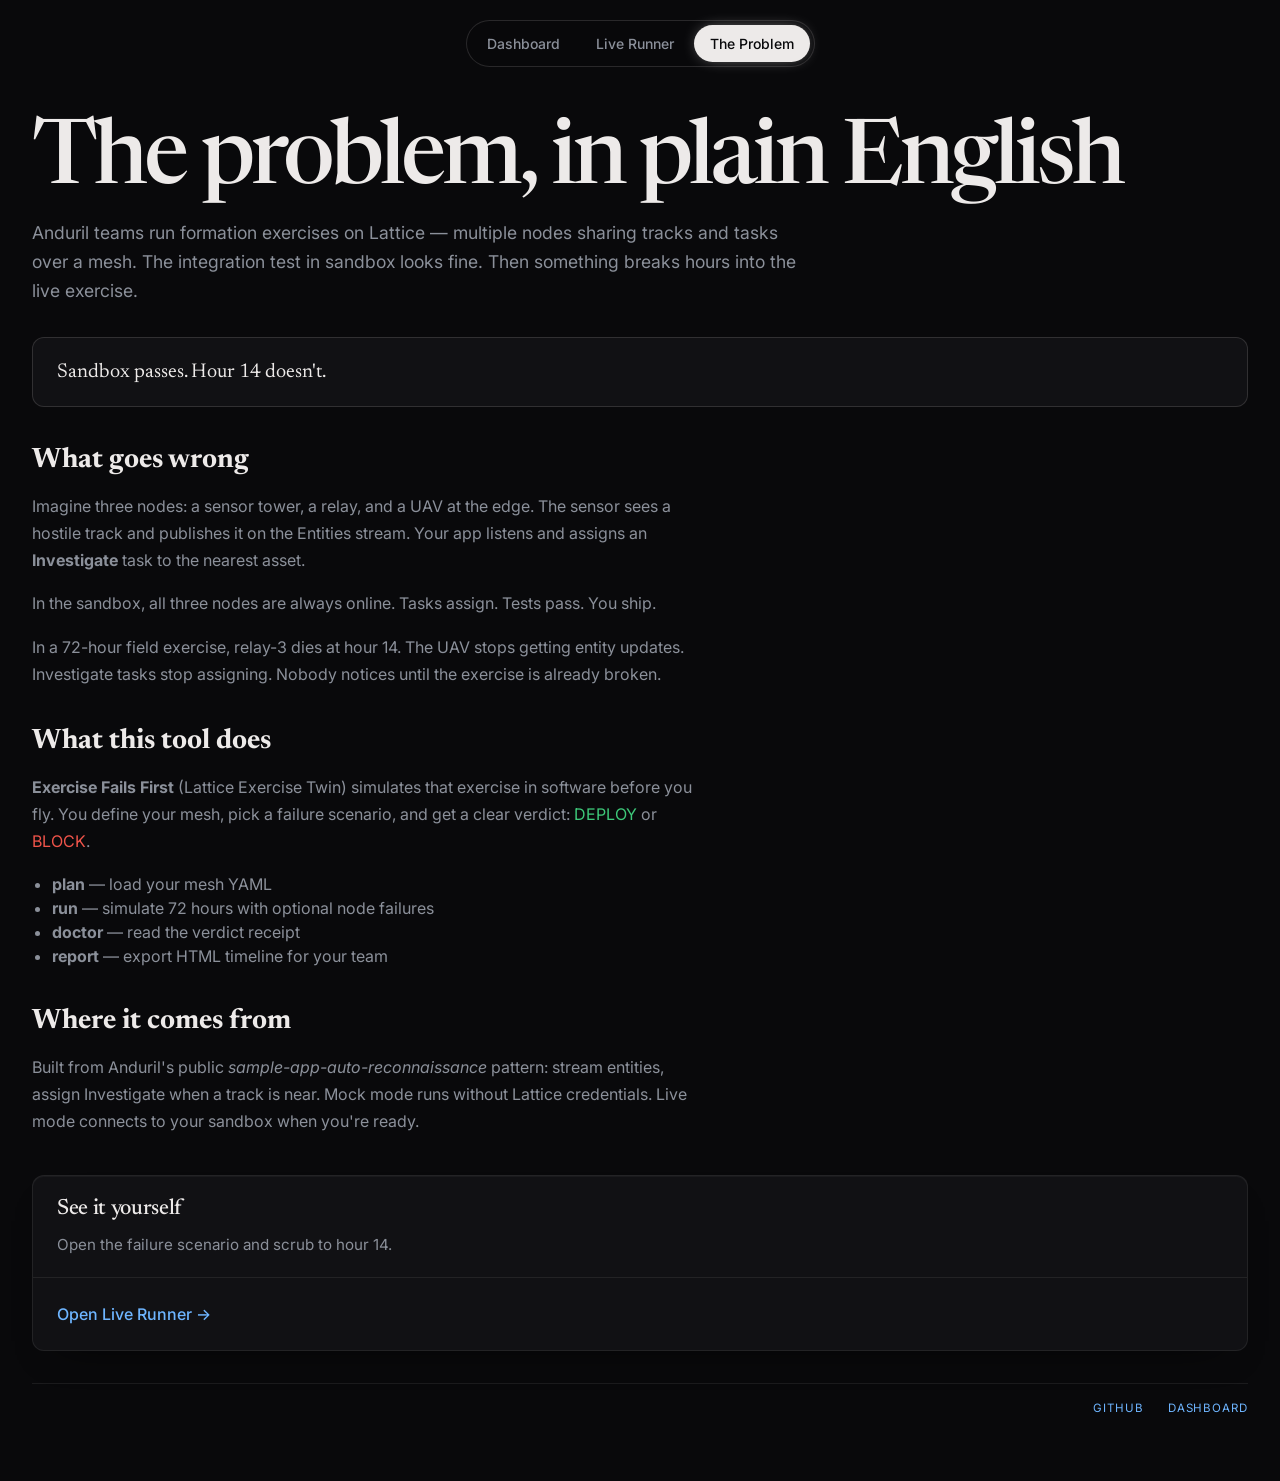
==== site/vision.html @ e786f50f "Rebuild product site: dashboard, live runners, vision page. Match trust-me-bro polish with plain-Eng" ====
<!DOCTYPE html>
<html lang="en">
<head>
  <meta charset="utf-8">
  <meta name="viewport" content="width=device-width, initial-scale=1">
  <title>The Problem — Exercise Fails First</title>
  <link rel="stylesheet" href="styles.css">
</head>
<body>
  <div class="deck-root">
    <div class="deck-inner">
      <nav class="top-nav">
        <div class="nav-pill">
          <a href="index.html">Dashboard</a>
          <a href="run/relay-death-t14.html">Live Runner</a>
          <a href="vision.html" class="active">The Problem</a>
        </div>
      </nav>

      <header class="hero">
        <h1>The problem, in plain English</h1>
        <p class="lede" style="margin-top:1rem;">
          Anduril teams run formation exercises on Lattice — multiple nodes sharing tracks and tasks over a mesh.
          The integration test in sandbox looks fine. Then something breaks hours into the live exercise.
        </p>
      </header>

      <div class="callout">
        Sandbox passes. Hour 14 doesn't.
      </div>

      <article class="prose-section">
        <h2>What goes wrong</h2>
        <p>
          Imagine three nodes: a sensor tower, a relay, and a UAV at the edge. The sensor sees a hostile track
          and publishes it on the Entities stream. Your app listens and assigns an <strong>Investigate</strong> task
          to the nearest asset.
        </p>
        <p>
          In the sandbox, all three nodes are always online. Tasks assign. Tests pass. You ship.
        </p>
        <p>
          In a 72-hour field exercise, relay-3 dies at hour 14. The UAV stops getting entity updates.
          Investigate tasks stop assigning. Nobody notices until the exercise is already broken.
        </p>

        <h2>What this tool does</h2>
        <p>
          <strong>Exercise Fails First</strong> (Lattice Exercise Twin) simulates that exercise in software before you fly.
          You define your mesh, pick a failure scenario, and get a clear verdict: <span style="color:var(--ok)">DEPLOY</span> or <span style="color:var(--danger)">BLOCK</span>.
        </p>
        <ul>
          <li><strong>plan</strong> — load your mesh YAML</li>
          <li><strong>run</strong> — simulate 72 hours with optional node failures</li>
          <li><strong>doctor</strong> — read the verdict receipt</li>
          <li><strong>report</strong> — export HTML timeline for your team</li>
        </ul>

        <h2>Where it comes from</h2>
        <p>
          Built from Anduril's public <em>sample-app-auto-reconnaissance</em> pattern: stream entities, assign Investigate when a track is near.
          Mock mode runs without Lattice credentials. Live mode connects to your sandbox when you're ready.
        </p>
      </article>

      <div class="panel-grid" style="margin-top:2.5rem;">
        <section class="panel">
          <header class="panel-head">
            <div>
              <h2>See it yourself</h2>
              <p>Open the failure scenario and scrub to hour 14.</p>
            </div>
          </header>
          <div class="panel-body">
            <a href="run/relay-death-t14.html" class="scenario-open" style="font-size:1rem;">Open Live Runner →</a>
          </div>
        </section>
      </div>

      <footer class="site-foot">
        <a href="https://github.com/Abhishek21g/lattice-exercise-twin">GitHub</a>
        <a href="index.html">Dashboard</a>
      </footer>
    </div>
  </div>
</body>
</html>
---- site/styles.css ----
/* Lattice Exercise Twin — design system (trust-me-bro bar) */
@import url('https://fonts.googleapis.com/css2?family=Inter:wght@400;500;600&family=Newsreader:opsz,wght@6..72,400;6..72,500;6..72,600&family=IBM+Plex+Mono:wght@400;500&display=swap');

:root {
  --background: #09090b;
  --foreground: #edeae9;
  --muted: #8b909a;
  --muted-strong: #b4b8c0;
  --panel: #111114;
  --surface: #16161a;
  --surface-2: #1c1c22;
  --border: rgba(237, 234, 233, 0.08);
  --border-strong: rgba(237, 234, 233, 0.14);
  --accent: #6eb5ff;
  --accent-soft: rgba(110, 181, 255, 0.14);
  --danger: #f0544a;
  --danger-soft: rgba(240, 84, 74, 0.12);
  --ok: #3ec97a;
  --ok-soft: rgba(62, 201, 122, 0.12);
  --warn: #f5b81e;
  --serif: "Newsreader", Georgia, serif;
  --sans: "Inter", system-ui, sans-serif;
  --mono: "IBM Plex Mono", ui-monospace, monospace;
  --shadow-panel: 0 1px 0 rgba(237, 238, 233, 0.04) inset, 0 18px 40px -28px rgba(0, 0, 0, 0.9);
}

* { box-sizing: border-box; }
html { scroll-behavior: smooth; }
body {
  margin: 0;
  background: var(--background);
  color: var(--foreground);
  font-family: var(--sans);
  line-height: 1.5;
  -webkit-font-smoothing: antialiased;
}
a { color: inherit; text-decoration: none; }

.deck-root { min-height: 100vh; }
.deck-inner { max-width: 1500px; margin: 0 auto; padding: 0 1.25rem 4rem; }
@media (min-width: 640px) { .deck-inner { padding: 0 2rem 4rem; } }

.top-nav {
  display: flex; justify-content: center; padding-top: 1.25rem; position: relative; z-index: 30;
}
.nav-pill {
  display: inline-flex; align-items: center; gap: 0.25rem;
  padding: 0.25rem; border-radius: 999px;
  border: 1px solid var(--border-strong);
  background: rgba(9, 9, 11, 0.85);
  backdrop-filter: blur(12px);
  box-shadow: 0 18px 45px -28px rgba(0, 0, 0, 0.85);
}
.nav-pill a {
  padding: 0.5rem 1rem; border-radius: 999px; font-size: 0.875rem; font-weight: 500;
  color: var(--muted); transition: background 0.15s, color 0.15s;
}
.nav-pill a:hover { background: var(--surface-2); color: var(--foreground); }
.nav-pill a.active {
  background: var(--foreground); color: var(--background);
  box-shadow: 0 0 18px -8px var(--foreground);
}

.hero { padding-top: 2.5rem; }
@media (min-width: 1024px) { .hero { padding-top: 3.5rem; } }
.hero-grid {
  display: flex; flex-direction: column; gap: 1.5rem;
}
@media (min-width: 1280px) {
  .hero-grid { flex-direction: row; align-items: flex-end; justify-content: space-between; }
}
.hero h1 {
  font-family: var(--serif); font-weight: 500; font-size: clamp(3.2rem, 8vw, 5.6rem);
  line-height: 0.88; letter-spacing: -0.045em; margin: 0;
}
.hero .tagline {
  font-family: var(--serif); font-size: clamp(1.4rem, 3vw, 2.05rem);
  line-height: 1.08; letter-spacing: -0.02em; margin: 1rem 0 0; color: rgba(237, 234, 233, 0.9);
}
.hero .lede {
  margin: 1.25rem 0 0; max-width: 48rem; font-size: 1.02rem; line-height: 1.65; color: var(--muted);
}
@media (min-width: 640px) { .hero .lede { font-size: 1.1rem; } }

.stats-panel {
  display: grid; grid-template-columns: repeat(2, 1fr); gap: 1.5rem 3rem;
  padding: 1.5rem 1.75rem; border-radius: 1.5rem;
  border: 1px solid var(--border); background: var(--panel);
  width: 100%; max-width: 360px; flex-shrink: 0;
}
.stats-panel dt {
  font-size: 0.76rem; font-weight: 500; text-transform: uppercase;
  letter-spacing: 0.08em; color: var(--muted);
}
.stats-panel dd {
  font-family: var(--serif); font-size: 2.15rem; font-weight: 500;
  line-height: 1; margin: 0.5rem 0 0; font-variant-numeric: tabular-nums;
}

.toolbar {
  position: sticky; top: 0; z-index: 20;
  margin: 2.25rem -1.25rem 0; padding: 1rem 1.25rem;
  border-top: 1px solid var(--border); border-bottom: 1px solid var(--border);
  background: rgba(9, 9, 11, 0.9); backdrop-filter: blur(10px);
  display: flex; flex-wrap: wrap; align-items: center; justify-content: space-between; gap: 1rem;
}
@media (min-width: 640px) { .toolbar { margin-left: -2rem; margin-right: -2rem; padding-left: 2rem; padding-right: 2rem; } }
.toolbar-label { font-size: 0.78rem; font-weight: 500; color: var(--muted-strong); text-transform: uppercase; letter-spacing: 0.06em; }
.mode-tabs {
  display: inline-flex; gap: 2px; padding: 2px; border-radius: 0.5rem;
  border: 1px solid var(--border); background: var(--surface);
}
.mode-tabs button {
  border: none; background: transparent; cursor: pointer;
  padding: 0.35rem 0.65rem; border-radius: 0.375rem;
  font-size: 0.78rem; font-weight: 500; color: var(--muted);
  font-family: var(--sans); transition: all 0.15s;
}
.mode-tabs button.active {
  background: var(--accent-soft); color: var(--accent);
  box-shadow: 0 0 0 1px var(--accent-soft);
}
.toolbar-hint { font-size: 0.95rem; color: var(--muted); max-width: 36rem; display: none; }
@media (min-width: 1024px) { .toolbar-hint { display: block; } }
.badge-live {
  font-size: 0.68rem; text-transform: uppercase; letter-spacing: 0.08em;
  padding: 0.25rem 0.65rem; border-radius: 999px;
  border: 1px solid var(--border); background: var(--surface-2); color: var(--muted);
}

.panel-grid { display: grid; gap: 1.5rem; margin-top: 1.75rem; }
.panel-grid-2 { grid-template-columns: 1fr; }
@media (min-width: 1280px) { .panel-grid-2 { grid-template-columns: 1fr 1fr; } }
.panel-grid-3 { grid-template-columns: 1fr; }
@media (min-width: 1280px) { .panel-grid-3 { grid-template-columns: 2fr 1fr; } }

.panel {
  display: flex; flex-direction: column; overflow: hidden;
  border-radius: 0.75rem; border: 1px solid var(--border);
  background: var(--panel); box-shadow: var(--shadow-panel);
}
.panel-head {
  padding: 1.25rem 1.5rem; border-bottom: 1px solid var(--border);
  display: flex; flex-wrap: wrap; gap: 1rem; justify-content: space-between; align-items: flex-start;
}
.panel-head h2 {
  font-family: var(--serif); font-size: 1.38rem; font-weight: 500;
  letter-spacing: -0.015em; margin: 0; line-height: 1.25;
}
.panel-head p { margin: 0.5rem 0 0; font-size: 0.95rem; line-height: 1.65; color: var(--muted); max-width: 42ch; }
.panel-body { padding: 1.5rem; flex: 1; }
.panel-foot {
  padding: 0.75rem 1.5rem; border-top: 1px solid var(--border);
  font-size: 0.82rem; color: var(--muted);
  display: flex; flex-wrap: wrap; justify-content: space-between; gap: 0.5rem; align-items: center;
}
.gradient-bar {
  height: 8px; width: 6rem; border-radius: 999px;
  background: linear-gradient(90deg, var(--ok), var(--warn), var(--danger));
  box-shadow: 0 0 10px -2px rgba(240, 84, 74, 0.4);
}

.chart-wrap { min-height: 260px; position: relative; }
canvas.chart { width: 100%; height: 260px; display: block; }

.mesh-mini { display: flex; align-items: center; justify-content: center; min-height: 220px; }
.mesh-mini svg { max-width: 100%; height: auto; }

.scenario-list { border: 1px solid var(--border); border-radius: 0.75rem; overflow: hidden; }
.scenario-row {
  display: grid; gap: 0.25rem 1rem; padding: 0.65rem 1rem;
  border-bottom: 1px solid var(--border); background: var(--surface);
  transition: background 0.15s;
}
.scenario-row:last-child { border-bottom: none; }
.scenario-row:hover { background: var(--surface-2); }
@media (min-width: 1024px) {
  .scenario-row { grid-template-columns: minmax(220px, 0.8fr) minmax(360px, 1.6fr) auto; align-items: center; }
}
.scenario-row h3 { font-family: var(--serif); font-size: 1rem; font-weight: 500; margin: 0; }
.scenario-meta { font-size: 0.72rem; color: var(--muted); margin-top: 0.15rem; }
.scenario-desc { font-size: 0.8rem; color: var(--muted); line-height: 1.4; margin: 0; }
.scenario-open {
  font-size: 0.82rem; font-weight: 500; color: var(--accent);
  display: inline-flex; align-items: center; gap: 0.25rem;
}

.runner-layout {
  display: grid; gap: 1.5rem; margin-top: 1.5rem;
}
@media (min-width: 1100px) {
  .runner-layout { grid-template-columns: 280px 1fr 300px; }
}
.steps { list-style: none; padding: 0; margin: 0; }
.steps li {
  padding: 0.75rem 0; border-bottom: 1px solid var(--border);
  font-size: 0.88rem; color: var(--muted); cursor: pointer; transition: color 0.15s;
}
.steps li.active { color: var(--foreground); }
.steps li.done { color: var(--ok); }
.steps li.fail { color: var(--danger); }
.steps li strong { display: block; font-size: 0.72rem; text-transform: uppercase; letter-spacing: 0.06em; margin-bottom: 0.25rem; }
.receipt-box {
  padding: 1rem; border-radius: 0.5rem; border: 1px solid var(--border);
  background: var(--surface); font-size: 0.85rem;
}
.receipt-box.block { border-color: rgba(240, 84, 74, 0.35); background: var(--danger-soft); }
.receipt-box.pass { border-color: rgba(62, 201, 122, 0.35); background: var(--ok-soft); }
.verdict-big { font-family: var(--serif); font-size: 2rem; font-weight: 500; }
.verdict-big.block { color: var(--danger); }
.verdict-big.pass { color: var(--ok); }

.prose-section { max-width: 42rem; }
.prose-section h2 { font-family: var(--serif); font-size: 1.75rem; margin: 2rem 0 0.75rem; }
.prose-section p { color: var(--muted); line-height: 1.7; margin: 0 0 1rem; }
.prose-section ul { color: var(--muted); padding-left: 1.25rem; }
.callout {
  margin: 2rem 0; padding: 1.25rem 1.5rem; border-radius: 0.75rem;
  border: 1px solid var(--border-strong); background: var(--panel);
  font-family: var(--serif); font-size: 1.25rem; line-height: 1.4;
}

.site-foot {
  margin-top: 2rem; padding-top: 1rem; border-top: 1px solid var(--border);
  display: flex; justify-content: flex-end; gap: 1.5rem;
  font-size: 0.72rem; text-transform: uppercase; letter-spacing: 0.08em; color: var(--muted);
}
.site-foot a { color: var(--accent); }

.timeline-control { width: 100%; margin: 0.75rem 0; accent-color: var(--accent); }
.time-readout { font-family: var(--mono); font-size: 1.1rem; color: var(--accent); }

.runner-hero { padding-top: 2rem; }
.runner-hero h1 { font-family: var(--serif); font-size: clamp(2rem, 5vw, 3rem); margin: 0; font-weight: 500; }
.runner-hero p { color: var(--muted); margin: 0.75rem 0 0; max-width: 52ch; }

.cli-block {
  font-family: var(--mono); font-size: 0.78rem; padding: 1rem;
  border-radius: 0.5rem; background: var(--surface); border: 1px solid var(--border);
  color: var(--muted-strong); overflow-x: auto; line-height: 1.6;
}
.cli-block .cmd { color: var(--accent); }

.heatmap {
  display: grid;
  grid-template-columns: repeat(24, 1fr);
  gap: 3px;
}
@media (min-width: 640px) { .heatmap { grid-template-columns: repeat(36, 1fr); } }
@media (min-width: 1024px) { .heatmap { grid-template-columns: repeat(72, 1fr); } }
.heatmap button {
  aspect-ratio: 1;
  border: none;
  border-radius: 3px;
  cursor: pointer;
  padding: 0;
  background: var(--ok);
  opacity: 0.85;
  transition: transform 0.1s, opacity 0.15s;
}
.heatmap button:hover { transform: scale(1.15); opacity: 1; z-index: 1; }
.heatmap button.bad { background: var(--danger); opacity: 0.75; }
.heatmap button:focus-visible { outline: 2px solid var(--accent); outline-offset: 2px; }
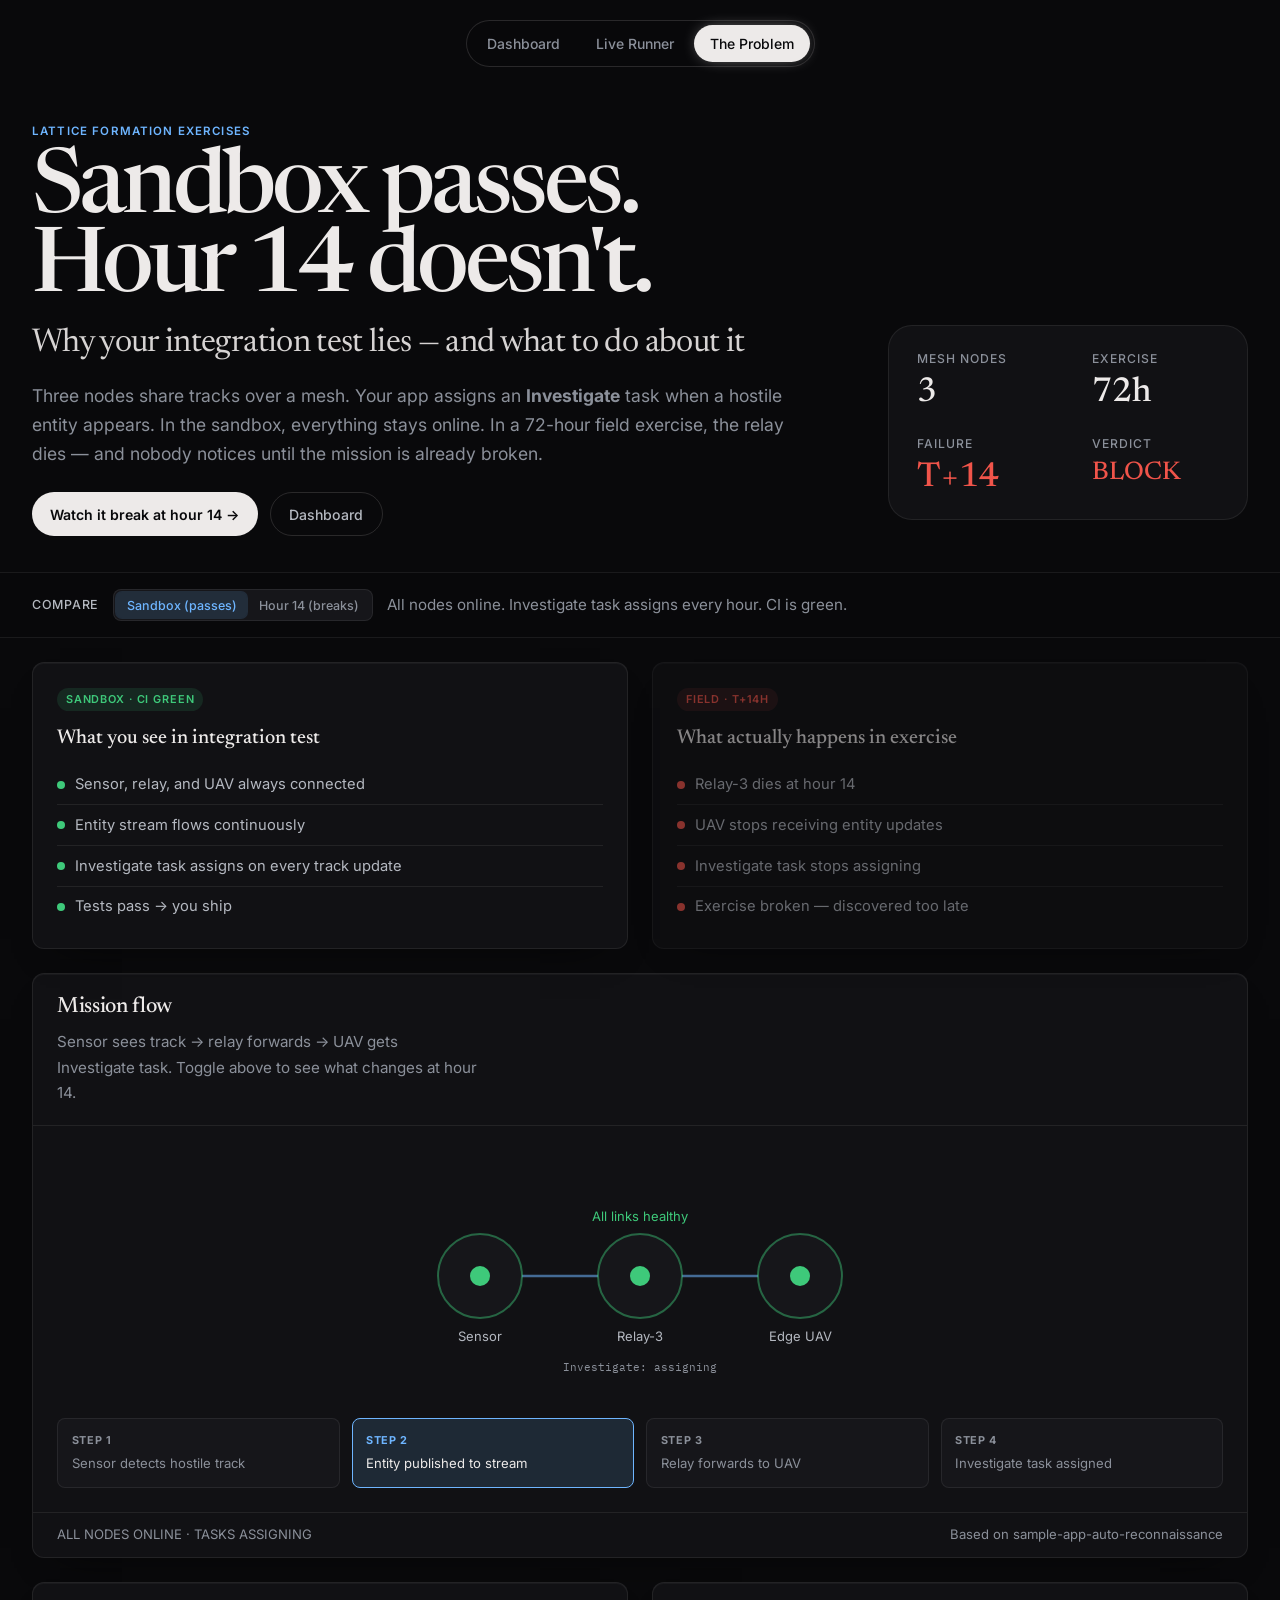
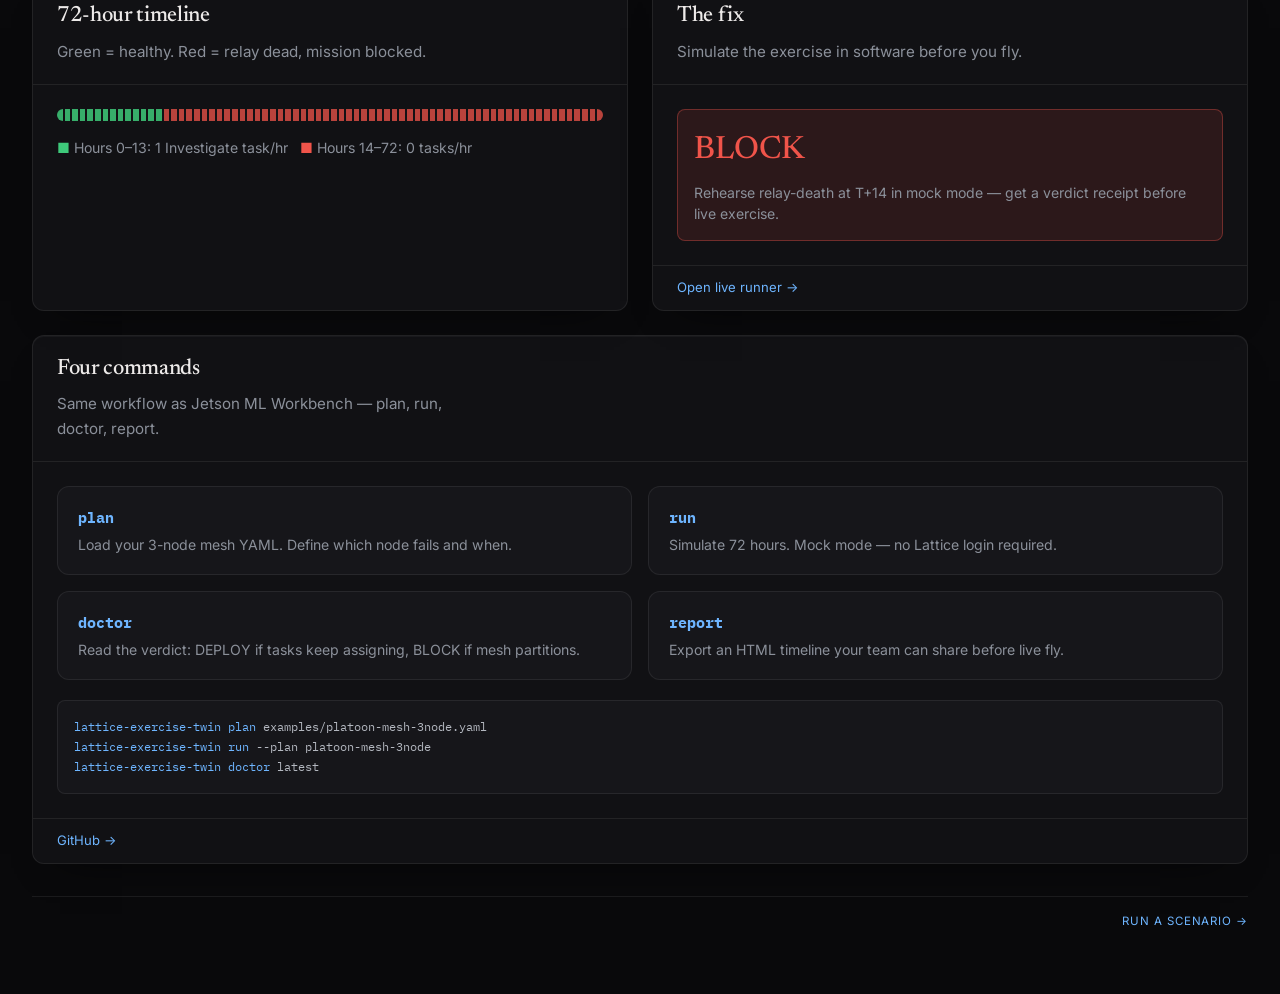
==== commit be590bb3: "Fix broken assets and rebuild problem page UX. Add favicon, font link tags, interactive vision page " ====
--- a/site/vision.html
+++ b/site/vision.html
@@ -3,7 +3,15 @@
 <head>
   <meta charset="utf-8">
   <meta name="viewport" content="width=device-width, initial-scale=1">
+  <meta name="description" content="Why Lattice formation exercises pass in sandbox but break at hour 14 — and how to rehearse failures first.">
+  <meta property="og:title" content="Exercise Fails First — The Problem">
+  <meta property="og:description" content="Sandbox passes. Hour 14 doesn't. Rehearse mesh failures before live fly.">
+  <meta property="og:image" content="https://enaguthi.com/lattice-exercise-twin/site/favicon.svg">
   <title>The Problem — Exercise Fails First</title>
+  <link rel="icon" href="favicon.svg" type="image/svg+xml">
+  <link rel="preconnect" href="https://fonts.googleapis.com">
+  <link rel="preconnect" href="https://fonts.gstatic.com" crossorigin>
+  <link href="https://fonts.googleapis.com/css2?family=Inter:wght@400;500;600&family=Newsreader:opsz,wght@6..72,400;6..72,500;6..72,600&family=IBM+Plex+Mono:wght@400;500&display=swap" rel="stylesheet">
   <link rel="stylesheet" href="styles.css">
 </head>
 <body>
@@ -18,70 +26,165 @@
       </nav>
 
       <header class="hero">
-        <h1>The problem, in plain English</h1>
-        <p class="lede" style="margin-top:1rem;">
-          Anduril teams run formation exercises on Lattice — multiple nodes sharing tracks and tasks over a mesh.
-          The integration test in sandbox looks fine. Then something breaks hours into the live exercise.
-        </p>
+        <div class="hero-grid">
+          <div>
+            <p class="eyebrow">Lattice formation exercises</p>
+            <h1>Sandbox passes.<br>Hour 14 doesn't.</h1>
+            <p class="tagline">Why your integration test lies — and what to do about it</p>
+            <p class="lede">
+              Three nodes share tracks over a mesh. Your app assigns an <strong>Investigate</strong> task when a hostile entity appears.
+              In the sandbox, everything stays online. In a 72-hour field exercise, the relay dies — and nobody notices until the mission is already broken.
+            </p>
+            <div class="hero-actions">
+              <a class="btn-primary" href="run/relay-death-t14.html">Watch it break at hour 14 →</a>
+              <a class="btn-ghost" href="index.html">Dashboard</a>
+            </div>
+          </div>
+          <dl class="stats-panel">
+            <div><dt>Mesh nodes</dt><dd>3</dd></div>
+            <div><dt>Exercise</dt><dd>72h</dd></div>
+            <div><dt>Failure</dt><dd style="color:var(--danger)">T+14</dd></div>
+            <div><dt>Verdict</dt><dd style="color:var(--danger);font-size:1.6rem">BLOCK</dd></div>
+          </dl>
+        </div>
       </header>
 
-      <div class="callout">
-        Sandbox passes. Hour 14 doesn't.
+      <div class="toolbar">
+        <div style="display:flex;flex-wrap:wrap;align-items:center;gap:0.875rem;">
+          <span class="toolbar-label">Compare</span>
+          <div class="mode-tabs" role="tablist" id="compare-tabs">
+            <button type="button" data-view="sandbox" class="active" role="tab">Sandbox (passes)</button>
+            <button type="button" data-view="field" role="tab">Hour 14 (breaks)</button>
+          </div>
+          <span class="toolbar-hint" id="compare-hint">All nodes online. Investigate task assigns every hour. CI is green.</span>
+        </div>
       </div>
 
-      <article class="prose-section">
-        <h2>What goes wrong</h2>
-        <p>
-          Imagine three nodes: a sensor tower, a relay, and a UAV at the edge. The sensor sees a hostile track
-          and publishes it on the Entities stream. Your app listens and assigns an <strong>Investigate</strong> task
-          to the nearest asset.
-        </p>
-        <p>
-          In the sandbox, all three nodes are always online. Tasks assign. Tests pass. You ship.
-        </p>
-        <p>
-          In a 72-hour field exercise, relay-3 dies at hour 14. The UAV stops getting entity updates.
-          Investigate tasks stop assigning. Nobody notices until the exercise is already broken.
-        </p>
+      <div class="panel-grid panel-grid-2" style="margin-top:1.5rem;">
+        <article class="compare-card compare-pass" id="card-sandbox">
+          <span class="compare-label">Sandbox · CI green</span>
+          <h3>What you see in integration test</h3>
+          <ul class="compare-list">
+            <li>Sensor, relay, and UAV always connected</li>
+            <li>Entity stream flows continuously</li>
+            <li>Investigate task assigns on every track update</li>
+            <li>Tests pass → you ship</li>
+          </ul>
+        </article>
+        <article class="compare-card compare-fail" id="card-field">
+          <span class="compare-label">Field · T+14h</span>
+          <h3>What actually happens in exercise</h3>
+          <ul class="compare-list">
+            <li>Relay-3 dies at hour 14</li>
+            <li>UAV stops receiving entity updates</li>
+            <li>Investigate task stops assigning</li>
+            <li>Exercise broken — discovered too late</li>
+          </ul>
+        </article>
+      </div>
 
-        <h2>What this tool does</h2>
-        <p>
-          <strong>Exercise Fails First</strong> (Lattice Exercise Twin) simulates that exercise in software before you fly.
-          You define your mesh, pick a failure scenario, and get a clear verdict: <span style="color:var(--ok)">DEPLOY</span> or <span style="color:var(--danger)">BLOCK</span>.
-        </p>
-        <ul>
-          <li><strong>plan</strong> — load your mesh YAML</li>
-          <li><strong>run</strong> — simulate 72 hours with optional node failures</li>
-          <li><strong>doctor</strong> — read the verdict receipt</li>
-          <li><strong>report</strong> — export HTML timeline for your team</li>
-        </ul>
+      <section class="panel" style="margin-top:1.5rem;">
+        <header class="panel-head">
+          <div>
+            <h2>Mission flow</h2>
+            <p id="flow-caption">Sensor sees track → relay forwards → UAV gets Investigate task. Toggle above to see what changes at hour 14.</p>
+          </div>
+        </header>
+        <div class="panel-body">
+          <div class="flow-diagram" id="flow-diagram" aria-label="Mesh mission flow diagram"></div>
+          <div class="flow-steps" id="flow-steps">
+            <div class="flow-step active" data-step="0"><strong>Step 1</strong>Sensor detects hostile track</div>
+            <div class="flow-step" data-step="1"><strong>Step 2</strong>Entity published to stream</div>
+            <div class="flow-step" data-step="2"><strong>Step 3</strong>Relay forwards to UAV</div>
+            <div class="flow-step" data-step="3"><strong>Step 4</strong>Investigate task assigned</div>
+          </div>
+        </div>
+        <footer class="panel-foot">
+          <span id="flow-status">ALL NODES ONLINE · TASKS ASSIGNING</span>
+          <span>Based on sample-app-auto-reconnaissance</span>
+        </footer>
+      </section>
 
-        <h2>Where it comes from</h2>
-        <p>
-          Built from Anduril's public <em>sample-app-auto-reconnaissance</em> pattern: stream entities, assign Investigate when a track is near.
-          Mock mode runs without Lattice credentials. Live mode connects to your sandbox when you're ready.
-        </p>
-      </article>
-
-      <div class="panel-grid" style="margin-top:2.5rem;">
+      <div class="panel-grid panel-grid-2" style="margin-top:1.5rem;">
         <section class="panel">
           <header class="panel-head">
             <div>
-              <h2>See it yourself</h2>
-              <p>Open the failure scenario and scrub to hour 14.</p>
+              <h2>72-hour timeline</h2>
+              <p>Green = healthy. Red = relay dead, mission blocked.</p>
             </div>
           </header>
           <div class="panel-body">
-            <a href="run/relay-death-t14.html" class="scenario-open" style="font-size:1rem;">Open Live Runner →</a>
+            <div class="mini-timeline" id="mini-timeline" aria-hidden="true"></div>
+            <p style="margin:1rem 0 0;font-size:0.88rem;color:var(--muted);">
+              <span style="color:var(--ok)">■</span> Hours 0–13: 1 Investigate task/hr &nbsp;
+              <span style="color:var(--danger)">■</span> Hours 14–72: 0 tasks/hr
+            </p>
           </div>
+        </section>
+
+        <section class="panel">
+          <header class="panel-head">
+            <div>
+              <h2>The fix</h2>
+              <p>Simulate the exercise in software before you fly.</p>
+            </div>
+          </header>
+          <div class="panel-body">
+            <div class="receipt-box block">
+              <div class="verdict-big block">BLOCK</div>
+              <p style="margin:0.5rem 0 0;font-size:0.88rem;color:var(--muted);">
+                Rehearse relay-death at T+14 in mock mode — get a verdict receipt before live exercise.
+              </p>
+            </div>
+          </div>
+          <footer class="panel-foot">
+            <a href="run/relay-death-t14.html" style="color:var(--accent);">Open live runner →</a>
+          </footer>
         </section>
       </div>
 
+      <section class="panel" style="margin-top:1.5rem;">
+        <header class="panel-head">
+          <div>
+            <h2>Four commands</h2>
+            <p>Same workflow as Jetson ML Workbench — plan, run, doctor, report.</p>
+          </div>
+        </header>
+        <div class="panel-body">
+          <div class="cmd-grid">
+            <article class="cmd-card">
+              <h3>plan</h3>
+              <p>Load your 3-node mesh YAML. Define which node fails and when.</p>
+            </article>
+            <article class="cmd-card">
+              <h3>run</h3>
+              <p>Simulate 72 hours. Mock mode — no Lattice login required.</p>
+            </article>
+            <article class="cmd-card">
+              <h3>doctor</h3>
+              <p>Read the verdict: DEPLOY if tasks keep assigning, BLOCK if mesh partitions.</p>
+            </article>
+            <article class="cmd-card">
+              <h3>report</h3>
+              <p>Export an HTML timeline your team can share before live fly.</p>
+            </article>
+          </div>
+          <div class="cli-block" style="margin-top:1.25rem;">
+            <span class="cmd">lattice-exercise-twin plan</span> examples/platoon-mesh-3node.yaml<br>
+            <span class="cmd">lattice-exercise-twin run</span> --plan platoon-mesh-3node<br>
+            <span class="cmd">lattice-exercise-twin doctor</span> latest
+          </div>
+        </div>
+        <footer class="panel-foot">
+          <a href="https://github.com/Abhishek21g/lattice-exercise-twin" style="color:var(--accent);">GitHub →</a>
+        </footer>
+      </section>
+
       <footer class="site-foot">
-        <a href="https://github.com/Abhishek21g/lattice-exercise-twin">GitHub</a>
-        <a href="index.html">Dashboard</a>
+        <a href="run/relay-death-t14.html">Run a scenario →</a>
       </footer>
     </div>
   </div>
+  <script src="vision.js"></script>
 </body>
 </html>
--- a/site/styles.css
+++ b/site/styles.css
@@ -1,6 +1,4 @@
 /* Lattice Exercise Twin — design system (trust-me-bro bar) */
-@import url('https://fonts.googleapis.com/css2?family=Inter:wght@400;500;600&family=Newsreader:opsz,wght@6..72,400;6..72,500;6..72,600&family=IBM+Plex+Mono:wght@400;500&display=swap');
-
 :root {
   --background: #09090b;
   --foreground: #edeae9;
@@ -160,8 +158,11 @@
   box-shadow: 0 0 10px -2px rgba(240, 84, 74, 0.4);
 }
 
-.chart-wrap { min-height: 260px; position: relative; }
-canvas.chart { width: 100%; height: 260px; display: block; }
+.chart-wrap { min-height: 260px; position: relative; background: var(--surface); border-radius: 0.5rem; }
+canvas.chart {
+  width: 100%; height: 260px; display: block;
+  background: var(--surface);
+}
 
 .mesh-mini { display: flex; align-items: center; justify-content: center; min-height: 220px; }
 .mesh-mini svg { max-width: 100%; height: auto; }
@@ -261,3 +262,104 @@
 .heatmap button:hover { transform: scale(1.15); opacity: 1; z-index: 1; }
 .heatmap button.bad { background: var(--danger); opacity: 0.75; }
 .heatmap button:focus-visible { outline: 2px solid var(--accent); outline-offset: 2px; }
+
+.eyebrow {
+  font-size: 0.72rem; font-weight: 600; text-transform: uppercase;
+  letter-spacing: 0.1em; color: var(--accent); margin: 0 0 0.75rem;
+}
+
+.hero-callout {
+  margin-top: 1.5rem; padding: 1.1rem 1.35rem; border-radius: 0.75rem;
+  border: 1px solid var(--border-strong);
+  background: linear-gradient(135deg, var(--panel), var(--surface-2));
+  font-family: var(--serif); font-size: clamp(1.15rem, 2.5vw, 1.45rem);
+  line-height: 1.35; max-width: 36rem;
+}
+
+.compare-card {
+  padding: 1.35rem 1.5rem; border-radius: 0.75rem;
+  border: 1px solid var(--border); background: var(--panel);
+  box-shadow: var(--shadow-panel);
+}
+.compare-card h3 {
+  font-family: var(--serif); font-size: 1.25rem; margin: 0 0 0.35rem; font-weight: 500;
+}
+.compare-label {
+  font-size: 0.68rem; font-weight: 600; text-transform: uppercase;
+  letter-spacing: 0.08em; margin-bottom: 0.75rem; display: inline-block;
+  padding: 0.2rem 0.55rem; border-radius: 999px;
+}
+.compare-pass .compare-label { background: var(--ok-soft); color: var(--ok); }
+.compare-fail .compare-label { background: var(--danger-soft); color: var(--danger); }
+.compare-list { list-style: none; padding: 0; margin: 0.75rem 0 0; }
+.compare-list li {
+  padding: 0.55rem 0; border-bottom: 1px solid var(--border);
+  font-size: 0.92rem; color: var(--muted-strong); line-height: 1.5;
+  display: flex; gap: 0.65rem; align-items: flex-start;
+}
+.compare-list li:last-child { border-bottom: none; }
+.compare-list li::before {
+  content: ""; width: 8px; height: 8px; border-radius: 50%;
+  margin-top: 0.45rem; flex-shrink: 0;
+}
+.compare-pass .compare-list li::before { background: var(--ok); }
+.compare-fail .compare-list li::before { background: var(--danger); }
+
+.flow-diagram {
+  display: flex; align-items: center; justify-content: center;
+  min-height: 240px; padding: 1rem;
+}
+.flow-diagram svg { max-width: 100%; height: auto; }
+
+.flow-steps {
+  display: grid; gap: 0.75rem; margin-top: 1rem;
+}
+@media (min-width: 768px) { .flow-steps { grid-template-columns: repeat(4, 1fr); } }
+.flow-step {
+  padding: 0.85rem; border-radius: 0.5rem; border: 1px solid var(--border);
+  background: var(--surface); font-size: 0.82rem; color: var(--muted);
+  transition: border-color 0.2s, background 0.2s;
+}
+.flow-step.active {
+  border-color: var(--accent); background: var(--accent-soft); color: var(--foreground);
+}
+.flow-step strong {
+  display: block; font-size: 0.68rem; text-transform: uppercase;
+  letter-spacing: 0.06em; color: var(--muted); margin-bottom: 0.35rem;
+}
+.flow-step.active strong { color: var(--accent); }
+
+.cmd-grid {
+  display: grid; gap: 1rem;
+}
+@media (min-width: 768px) { .cmd-grid { grid-template-columns: repeat(2, 1fr); } }
+.cmd-card {
+  padding: 1.15rem 1.25rem; border-radius: 0.75rem;
+  border: 1px solid var(--border); background: var(--surface);
+}
+.cmd-card h3 {
+  font-family: var(--mono); font-size: 0.95rem; color: var(--accent); margin: 0 0 0.35rem;
+}
+.cmd-card p { margin: 0; font-size: 0.88rem; color: var(--muted); line-height: 1.55; }
+
+.btn-primary {
+  display: inline-flex; align-items: center; gap: 0.35rem;
+  padding: 0.65rem 1.15rem; border-radius: 999px;
+  background: var(--foreground); color: var(--background);
+  font-size: 0.88rem; font-weight: 600; transition: opacity 0.15s;
+}
+.btn-primary:hover { opacity: 0.9; }
+.btn-ghost {
+  display: inline-flex; align-items: center; gap: 0.35rem;
+  padding: 0.65rem 1.15rem; border-radius: 999px;
+  border: 1px solid var(--border-strong); color: var(--muted-strong);
+  font-size: 0.88rem; font-weight: 500;
+}
+.btn-ghost:hover { background: var(--surface-2); color: var(--foreground); }
+.hero-actions { display: flex; flex-wrap: wrap; gap: 0.75rem; margin-top: 1.5rem; }
+
+.mini-timeline {
+  display: flex; gap: 2px; height: 12px; border-radius: 999px; overflow: hidden;
+}
+.mini-timeline span { flex: 1; background: var(--ok); opacity: 0.85; }
+.mini-timeline span.bad { background: var(--danger); opacity: 0.75; }
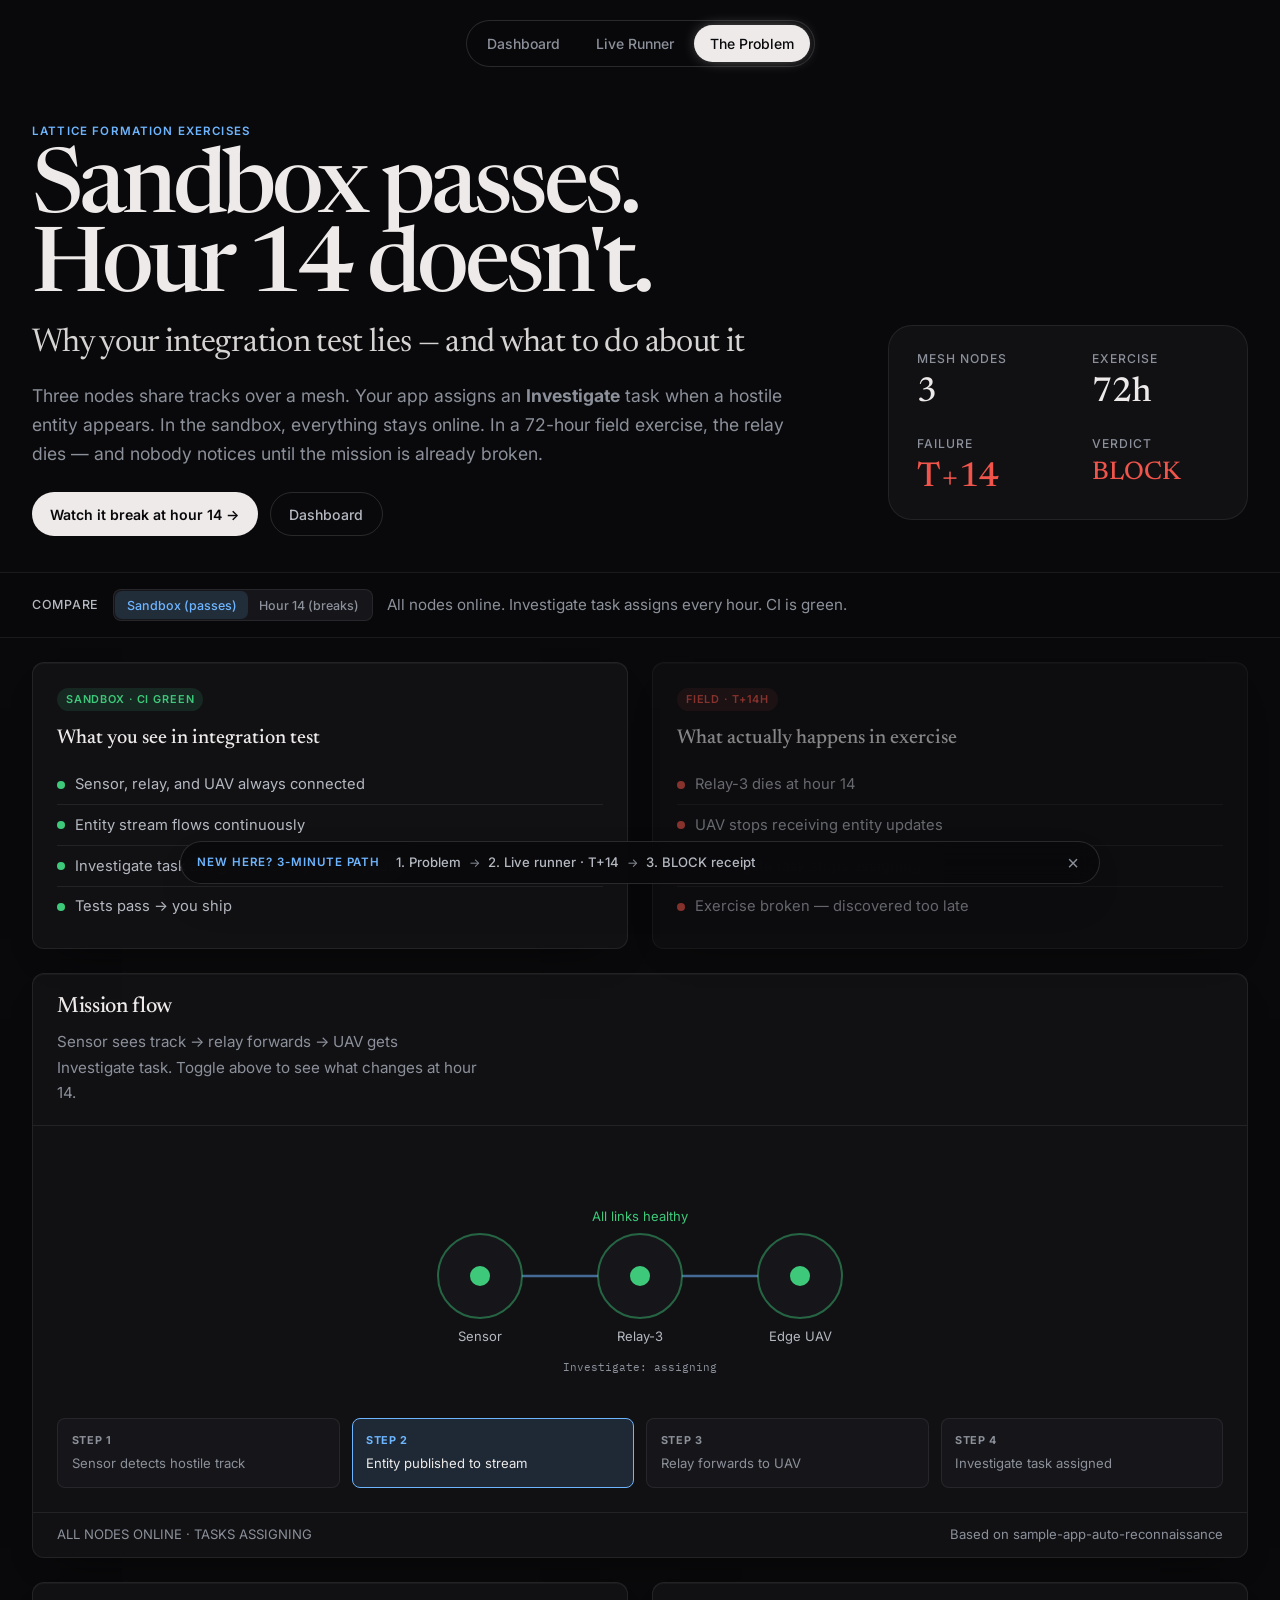
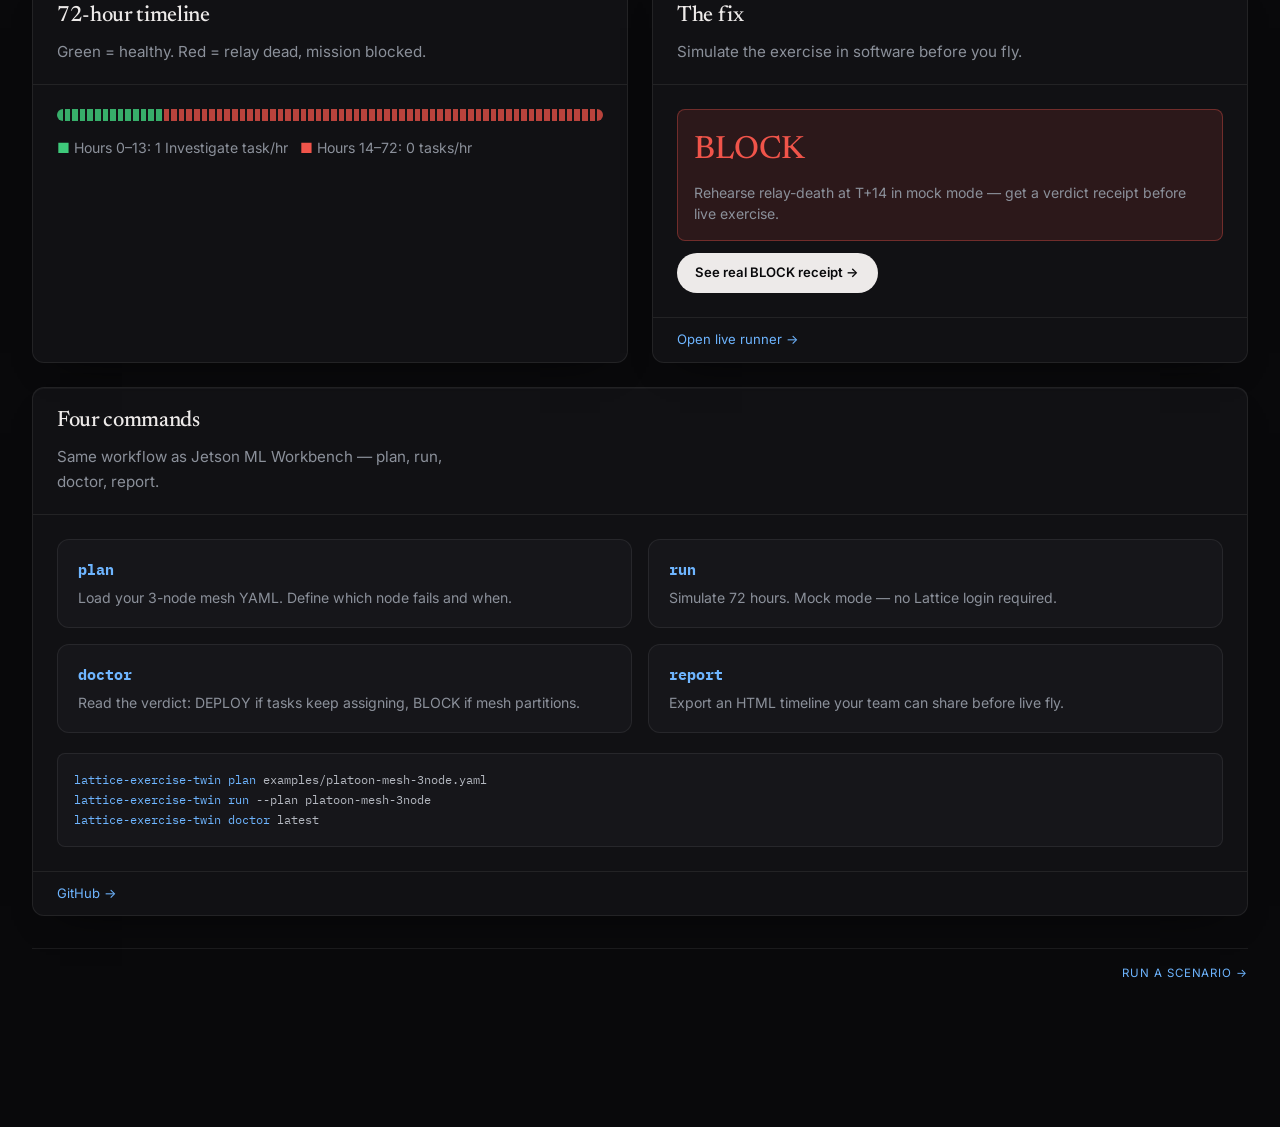
==== commit 80c3f8c4: "Tier 1: wire site to real CLI data and reviewer path. Export site/data on doctor, embed BLOCK receip" ====
--- a/site/vision.html
+++ b/site/vision.html
@@ -6,7 +6,7 @@
   <meta name="description" content="Why Lattice formation exercises pass in sandbox but break at hour 14 — and how to rehearse failures first.">
   <meta property="og:title" content="Exercise Fails First — The Problem">
   <meta property="og:description" content="Sandbox passes. Hour 14 doesn't. Rehearse mesh failures before live fly.">
-  <meta property="og:image" content="https://enaguthi.com/lattice-exercise-twin/site/favicon.svg">
+  <meta property="og:image" content="https://enaguthi.com/lattice-exercise-twin/site/og-preview.svg">
   <title>The Problem — Exercise Fails First</title>
   <link rel="icon" href="favicon.svg" type="image/svg+xml">
   <link rel="preconnect" href="https://fonts.googleapis.com">
@@ -136,6 +136,7 @@
                 Rehearse relay-death at T+14 in mock mode — get a verdict receipt before live exercise.
               </p>
             </div>
+            <a href="demo/blocked_receipt.html" class="btn-primary" style="font-size:0.82rem;display:inline-flex;margin-top:0.75rem;">See real BLOCK receipt →</a>
           </div>
           <footer class="panel-foot">
             <a href="run/relay-death-t14.html" style="color:var(--accent);">Open live runner →</a>
@@ -185,6 +186,8 @@
       </footer>
     </div>
   </div>
+  <script src="data-loader.js"></script>
+  <script src="reviewer.js"></script>
   <script src="vision.js"></script>
 </body>
 </html>
--- a/site/styles.css
+++ b/site/styles.css
@@ -363,3 +363,70 @@
 }
 .mini-timeline span { flex: 1; background: var(--ok); opacity: 0.85; }
 .mini-timeline span.bad { background: var(--danger); opacity: 0.75; }
+
+.reviewer-bar {
+  position: fixed; bottom: 1rem; left: 50%; transform: translateX(-50%);
+  z-index: 40; width: calc(100% - 2rem); max-width: 920px;
+}
+.reviewer-inner {
+  display: flex; flex-wrap: wrap; align-items: center; gap: 0.75rem 1rem;
+  padding: 0.65rem 1rem; border-radius: 999px;
+  border: 1px solid var(--border-strong);
+  background: rgba(9, 9, 11, 0.92); backdrop-filter: blur(12px);
+  box-shadow: 0 18px 45px -20px rgba(0, 0, 0, 0.85);
+}
+.reviewer-label {
+  font-size: 0.72rem; font-weight: 600; text-transform: uppercase;
+  letter-spacing: 0.08em; color: var(--accent); white-space: nowrap;
+}
+.reviewer-steps {
+  display: flex; flex-wrap: wrap; align-items: center; gap: 0.35rem 0.5rem;
+  font-size: 0.82rem;
+}
+.reviewer-steps a { color: var(--muted-strong); font-weight: 500; }
+.reviewer-steps a:hover { color: var(--foreground); }
+.reviewer-steps span { color: var(--muted); font-size: 0.75rem; }
+.reviewer-dismiss {
+  margin-left: auto; border: none; background: transparent;
+  color: var(--muted); font-size: 1.25rem; line-height: 1; cursor: pointer; padding: 0 0.25rem;
+}
+.reviewer-dismiss:hover { color: var(--foreground); }
+.deck-root { padding-bottom: 5rem; }
+
+.report-shell { padding-top: 1rem; }
+.report-hero { padding: 1.5rem 0 2rem; }
+.report-hero h1 { font-family: var(--serif); font-size: clamp(2rem, 5vw, 3rem); margin: 0.5rem 0; font-weight: 500; }
+.report-hero .lede { color: var(--muted); margin: 0.5rem 0 0; }
+.block-at { color: var(--danger); font-family: var(--mono); font-size: 0.95rem; margin: 0.75rem 0 0; }
+
+.mesh-grid {
+  display: grid; grid-template-columns: repeat(auto-fit, minmax(140px, 1fr)); gap: 0.75rem;
+}
+.mesh-node {
+  padding: 1rem; border-radius: 0.5rem; border: 1px solid var(--border); background: var(--surface);
+  text-align: center;
+}
+.mesh-node span { display: block; font-family: var(--mono); font-size: 0.85rem; }
+.mesh-node small { color: var(--muted); font-size: 0.72rem; text-transform: uppercase; }
+.mesh-node.ok { border-color: rgba(62, 201, 122, 0.35); }
+.mesh-node.bad { border-color: rgba(240, 84, 74, 0.35); background: var(--danger-soft); }
+
+.findings-body { display: grid; gap: 0.75rem; }
+.finding-card {
+  padding: 1rem 1.1rem; border-radius: 0.5rem; border: 1px solid var(--border);
+  background: var(--surface);
+}
+.finding-card.critical { border-color: rgba(240, 84, 74, 0.35); }
+.finding-card.warning { border-color: rgba(245, 184, 30, 0.35); }
+.finding-sev {
+  font-size: 0.65rem; text-transform: uppercase; letter-spacing: 0.08em;
+  color: var(--muted); font-weight: 600;
+}
+.finding-card h4 { margin: 0.35rem 0 0.25rem; font-size: 0.95rem; font-weight: 600; }
+.finding-card p { margin: 0; font-size: 0.85rem; color: var(--muted); line-height: 1.5; }
+
+.badge-data {
+  font-size: 0.68rem; text-transform: uppercase; letter-spacing: 0.08em;
+  padding: 0.25rem 0.65rem; border-radius: 999px;
+  border: 1px solid rgba(62, 201, 122, 0.35); background: var(--ok-soft); color: var(--ok);
+}
